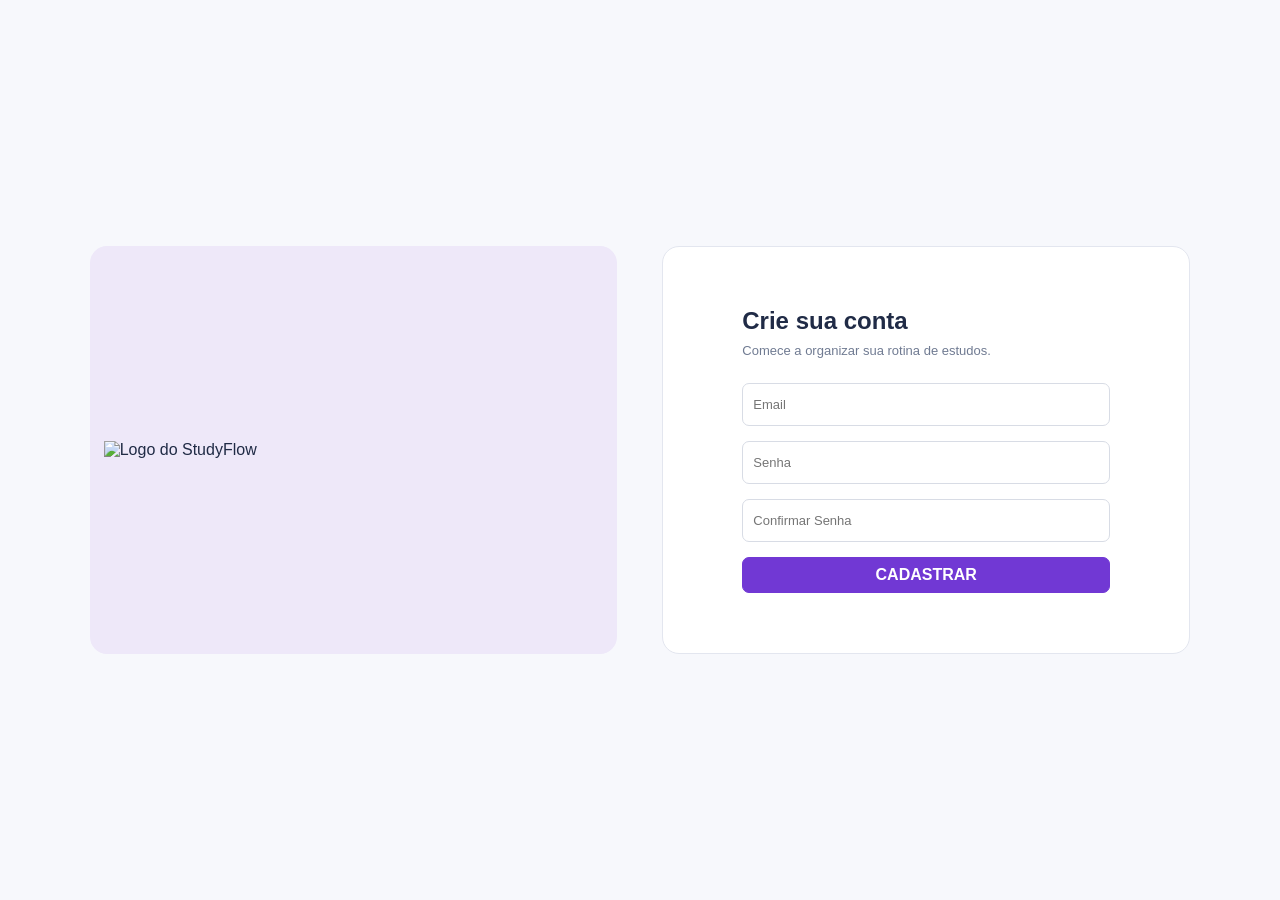
==== pages/telaCadastro.html @ e23d4353 "Add files via upload" ====
<!DOCTYPE html>
<html lang="pt-BR">
<head>
    <meta charset="UTF-8">
    <meta name="viewport" content="width=device-width, initial-scale=1.0">
    <title>Cadastro - StudyFlow</title>
    <link rel="stylesheet" href="../style/global.css">
    <link rel="stylesheet" href="../style/styleCadastro.css">
    <script src="../script/storage.js" defer></script>
    <script src="../script/auth.js" defer></script>
</head>
<body>

    <main class="auth-container">

        <!-- Painel da marca -->
        <section class="brand-panel">
            <img src="../img/LogoStudyFlow.png" alt="Logo do StudyFlow">
        </section>

        <!-- Formulário de cadastro -->
        <section class="form-panel">

            <div class="form-content">

                <h2>Crie sua conta</h2>

                <p class="form-subtitle">
                    Comece a organizar sua rotina de estudos.
                </p>

                <form id="cadastroForm">

                    <input
                        type="text"
                        id="cadUsuario"
                        name="usuario"
                        placeholder="Email"
                        autocomplete="username"
                        required
                    >

                    <input
                        type="password"
                        id="cadSenha"
                        name="senha"
                        placeholder="Senha"
                        autocomplete="new-password"
                        required
                    >

                    <input
                        type="password"
                        id="cadConfirmarSenha"
                        name="confirmarSenha"
                        placeholder="Confirmar Senha"
                        autocomplete="new-password"
                        required
                    >

                    <button type="submit" class="button primary">
                        CADASTRAR
                    </button>

                </form>

            </div>

        </section>

    </main>

</body>
</html>
---- style/global.css ----
/* =========================================================
   ESTILOS GLOBAIS COMPARTILHADOS - STUDYFLOW
   ========================================================= */

:root {
    --color-primary: #7138d4;
    --color-primary-hover: #5e2bb7;
    --color-primary-accent: #7438d4;
    --color-primary-soft: #eee8f9;
    --color-primary-soft-hover: #f5efff;
    --color-primary-border: #ddd5ed;
    --color-text-main: #202b46;
    --color-text-muted: #707b92;
    --color-border: #e3e6ef;
    --color-surface: #ffffff;
    --color-success: #10b981;
    --color-danger: #d43838;
    --font-base: Arial, Helvetica, sans-serif;
}

* {
    margin: 0;
    padding: 0;
    box-sizing: border-box;
}

body {
    font-family: var(--font-base);
    color: var(--color-text-main);
    min-height: 100vh;
    display: flex;
}

/* Botões base compartilhados */

.buttons {
    display: flex;
    gap: 18px;
}

.button {
    width: 100%;
    min-height: 40px;
    display: flex;
    justify-content: center;
    align-items: center;
    text-decoration: none;
    font-size: 16px;
    font-weight: bold;
    border-radius: 7px;
    cursor: pointer;
    transition: 0.2s;
    margin-top: auto;
    padding: 8px 12px;
    text-align: center;
}

.button[hidden] {
    display: none;
}

.button:disabled {
    opacity: 0.65;
    cursor: not-allowed;
}

.primary {
    background-color: var(--color-primary);
    color: #ffffff;
    border: 1px solid var(--color-primary);
}

.primary:hover:not(:disabled) {
    background-color: var(--color-primary-hover);
}

.secondary {
    background-color: var(--color-surface);
    color: var(--color-primary);
    border: 1px solid var(--color-primary-border);
}

.secondary:hover:not(:disabled) {
    background-color: var(--color-primary-soft-hover);
}
---- style/styleCadastro.css ----
/* =========================================================
   TELAS DE AUTENTICAÇÃO (LOGIN E CADASTRO) - STUDYFLOW
   ========================================================= */

body {
    background-color: #f7f8fc;
    justify-content: center;
    align-items: center;
}

/* CONTAINER PRINCIPAL */

.auth-container {
    width: 90%;
    max-width: 1100px;
    display: flex;
    justify-content: center;
    align-items: stretch;
    gap: 45px;
}

/* PAINEL DA MARCA */

.brand-panel {
    background-color: var(--color-primary-soft);
    width: 50%;
    min-height: 408px;
    border-radius: 17px;
    display: flex;
    flex-direction: column;
    justify-content: center;
    align-items: center;
    position: relative;
}

.brand-panel img {
    width: 500px;
    height: auto;
}

/* PAINEL DO FORMULÁRIO */

.form-panel {
    background-color: var(--color-surface);
    border: 1px solid var(--color-border);
    border-radius: 17px;
    width: 50%;
    min-height: 408px;
    display: flex;
    justify-content: center;
    align-items: center;
}

.form-content {
    width: 70%;
}

/* TÍTULOS */

.form-content h2 {
    font-size: 24px;
    margin-bottom: 8px;
}

.form-subtitle {
    font-size: 13px;
    color: var(--color-text-muted);
    margin-bottom: 25px;
}

/* CAMPOS */

form {
    display: flex;
    flex-direction: column;
    gap: 15px;
}

form input {
    width: 100%;
    height: 43px;
    padding: 0 10px;
    border: 1px solid #d8dce5;
    border-radius: 7px;
    font-size: 13px;
    outline: none;
}

form input:focus {
    border-color: var(--color-primary);
    box-shadow: 0 0 0 2px rgba(113, 56, 212, 0.1);
}

/* LINK PARA CADASTRO */

.register-link {
    color: #1689df;
    font-size: 13px;
    margin-top: 2px;
    text-decoration: underline;
}

/* AJUSTE DE ALTURA DO BOTÃO NAS TELAS DE AUTH */

.button {
    height: 36px;
    min-height: 36px;
    padding: 0;
}

/* RESPONSIVIDADE */

@media (max-width: 1040px) {
    .brand-panel img {
        width: 450px;
        height: auto;
    }
}

@media (max-width: 750px) {
    body {
        padding: 30px 0;
    }

    .auth-container {
        flex-direction: column;
        width: 90%;
        gap: 20px;
    }

    .brand-panel,
    .form-panel {
        width: 100%;
    }

    .brand-panel {
        min-height: 260px;
    }

    .form-panel {
        min-height: 350px;
        padding: 30px 0;
    }

    .form-content {
        width: 85%;
    }
}

@media (max-width: 400px) {
    .form-content h2 {
        font-size: 21px;
    }

    .brand-panel {
        min-height: 230px;
    }
}
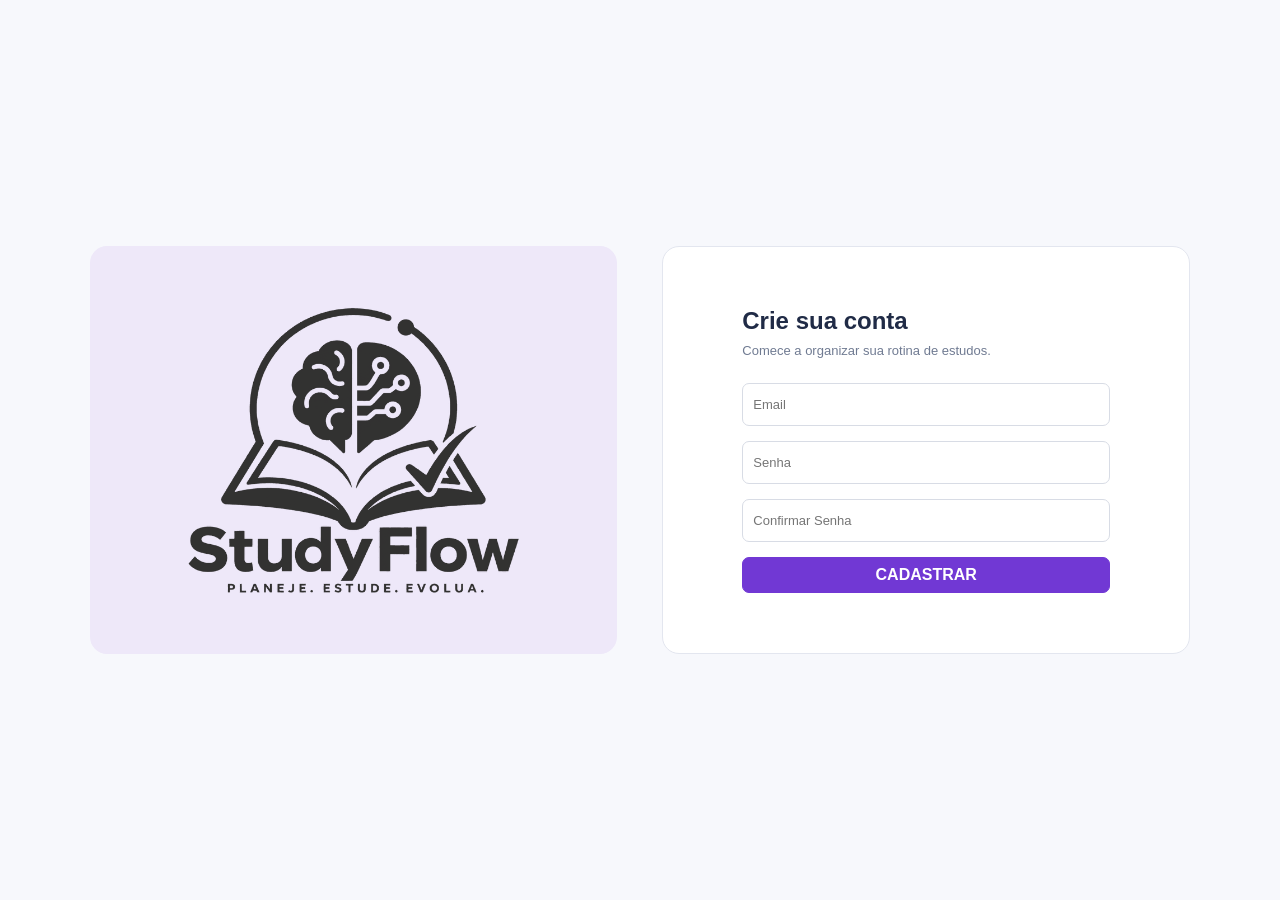
==== commit ba4b040b: "Versão Inicial do StudyFLow Protótipo funcional do StudyFlow" ====
--- a/pages/telaCadastro.html
+++ b/pages/telaCadastro.html
@@ -8,17 +8,16 @@
     <link rel="stylesheet" href="../style/styleCadastro.css">
     <script src="../script/storage.js" defer></script>
     <script src="../script/auth.js" defer></script>
+    <link rel="icon" type="image/png" href="../img/iconStudyFlow.png">
 </head>
 <body>
 
     <main class="auth-container">
 
-        <!-- Painel da marca -->
         <section class="brand-panel">
             <img src="../img/LogoStudyFlow.png" alt="Logo do StudyFlow">
         </section>
 
-        <!-- Formulário de cadastro -->
         <section class="form-panel">
 
             <div class="form-content">
--- a/style/global.css
+++ b/style/global.css
@@ -1,6 +1,4 @@
-/* =========================================================
-   ESTILOS GLOBAIS COMPARTILHADOS - STUDYFLOW
-   ========================================================= */
+
 
 :root {
     --color-primary: #7138d4;
@@ -30,8 +28,6 @@
     min-height: 100vh;
     display: flex;
 }
-
-/* Botões base compartilhados */
 
 .buttons {
     display: flex;
--- a/style/styleCadastro.css
+++ b/style/styleCadastro.css
@@ -1,14 +1,10 @@
-/* =========================================================
-   TELAS DE AUTENTICAÇÃO (LOGIN E CADASTRO) - STUDYFLOW
-   ========================================================= */
+
 
 body {
     background-color: #f7f8fc;
     justify-content: center;
     align-items: center;
 }
-
-/* CONTAINER PRINCIPAL */
 
 .auth-container {
     width: 90%;
@@ -18,8 +14,6 @@
     align-items: stretch;
     gap: 45px;
 }
-
-/* PAINEL DA MARCA */
 
 .brand-panel {
     background-color: var(--color-primary-soft);
@@ -34,11 +28,9 @@
 }
 
 .brand-panel img {
-    width: 500px;
     height: auto;
+    max-width: 85%;
 }
-
-/* PAINEL DO FORMULÁRIO */
 
 .form-panel {
     background-color: var(--color-surface);
@@ -55,8 +47,6 @@
     width: 70%;
 }
 
-/* TÍTULOS */
-
 .form-content h2 {
     font-size: 24px;
     margin-bottom: 8px;
@@ -67,8 +57,6 @@
     color: var(--color-text-muted);
     margin-bottom: 25px;
 }
-
-/* CAMPOS */
 
 form {
     display: flex;
@@ -91,8 +79,6 @@
     box-shadow: 0 0 0 2px rgba(113, 56, 212, 0.1);
 }
 
-/* LINK PARA CADASTRO */
-
 .register-link {
     color: #1689df;
     font-size: 13px;
@@ -100,19 +86,16 @@
     text-decoration: underline;
 }
 
-/* AJUSTE DE ALTURA DO BOTÃO NAS TELAS DE AUTH */
-
 .button {
     height: 36px;
     min-height: 36px;
     padding: 0;
 }
 
-/* RESPONSIVIDADE */
-
 @media (max-width: 1040px) {
     .brand-panel img {
         width: 450px;
+        max-width: 85%;
         height: auto;
     }
 }
